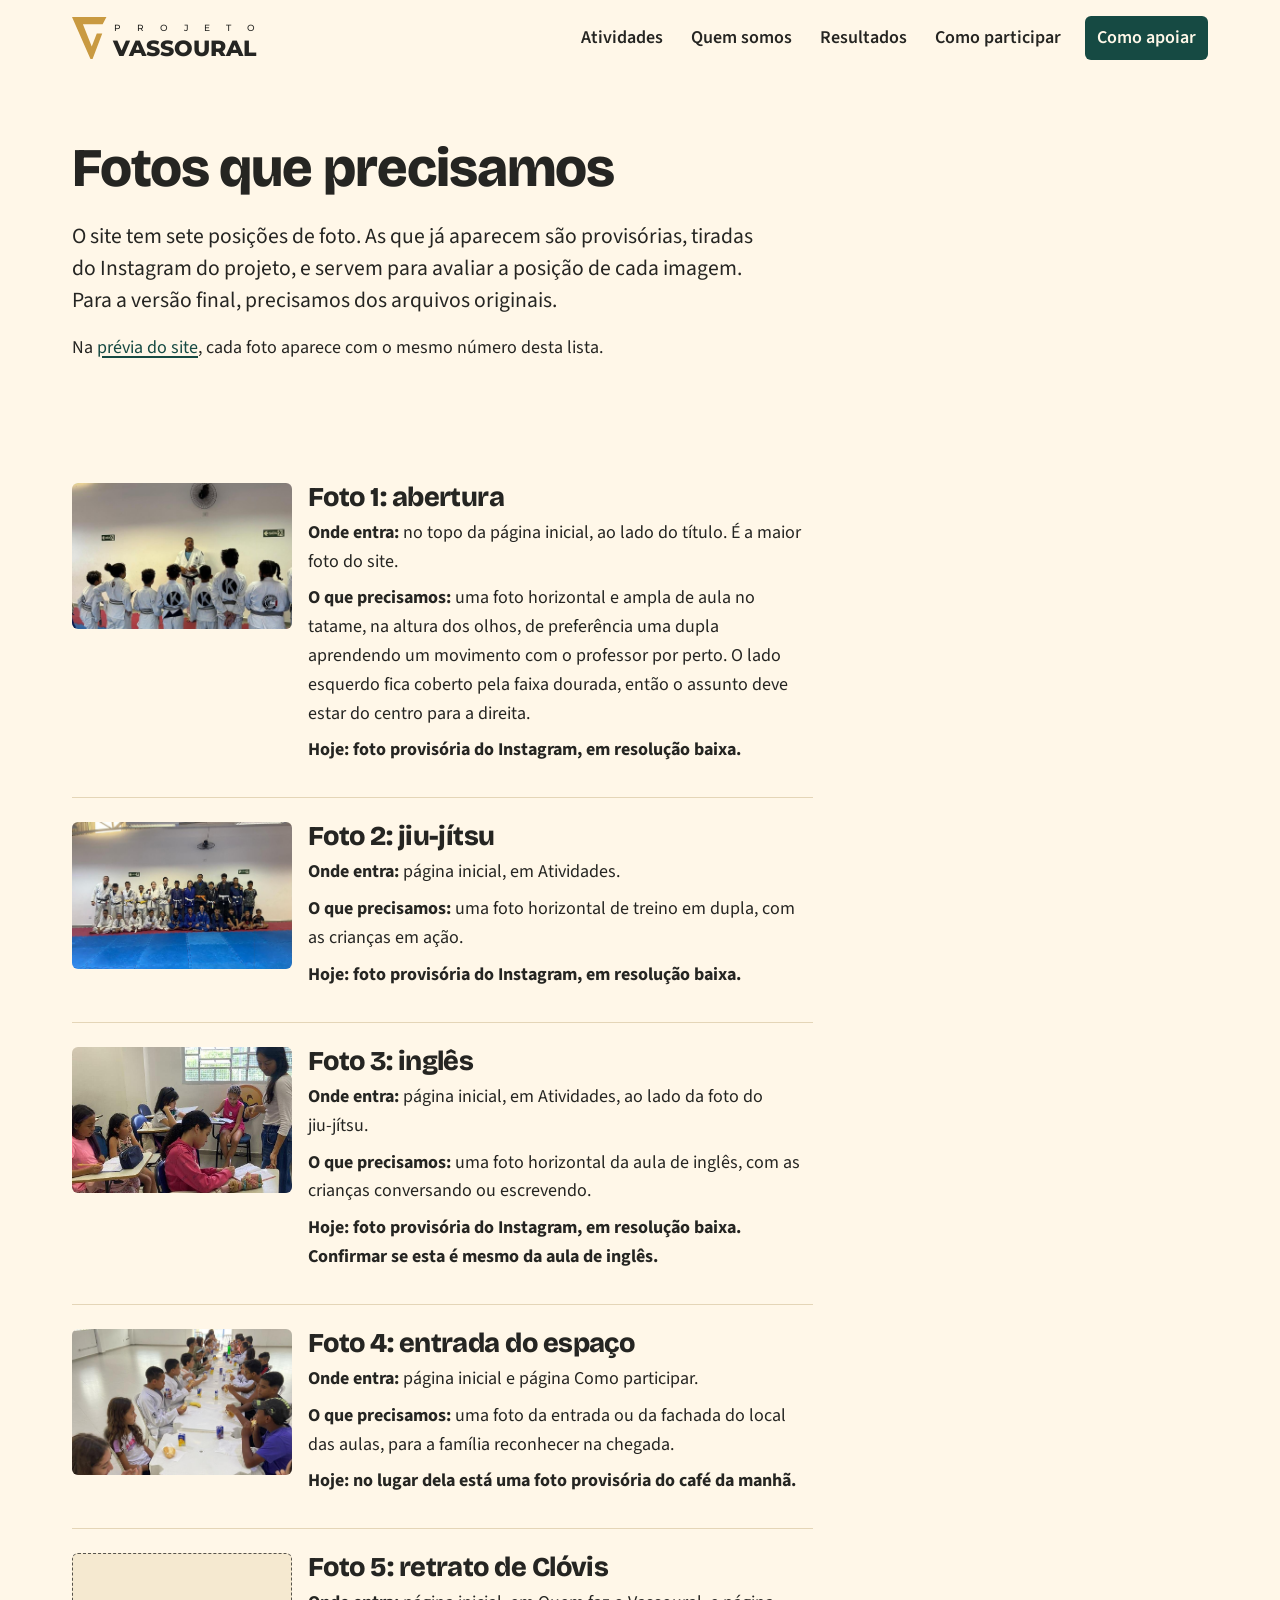
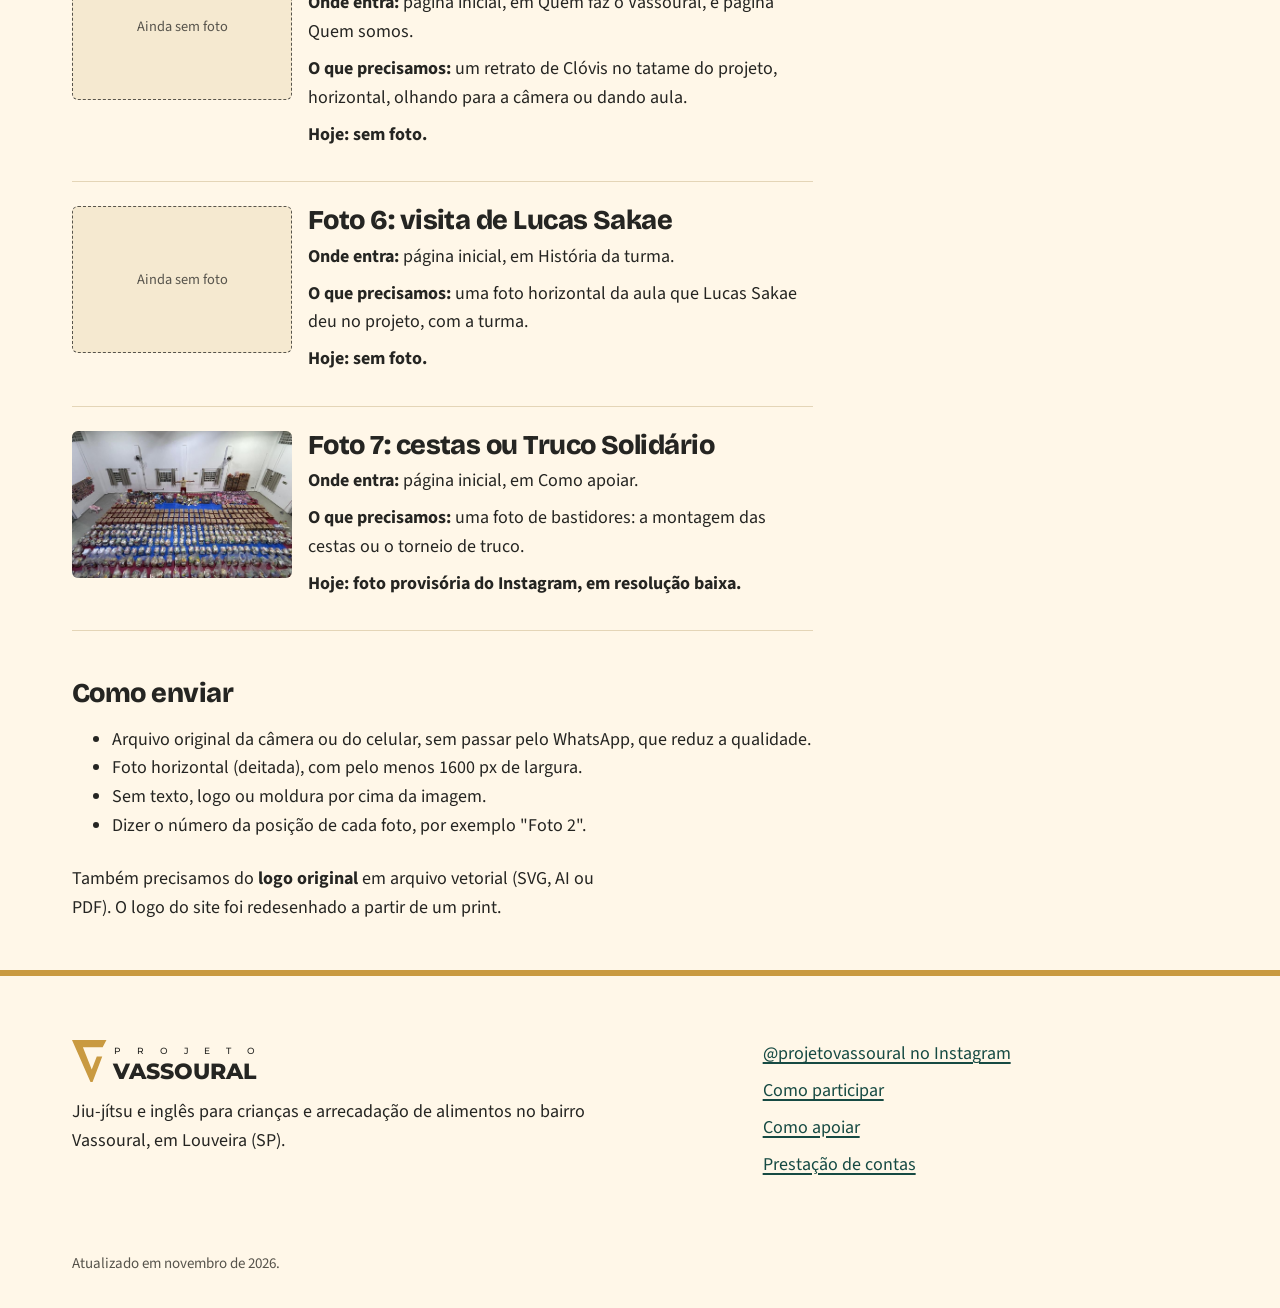
==== fotos.html @ d330cbbe "Fotos provisórias do Instagram, lista de fotos e links das fontes" ====
<!doctype html>
<html lang="pt-BR">
<head>
<meta charset="utf-8">
<meta name="viewport" content="width=device-width, initial-scale=1">
<title>Fotos que precisamos · Projeto Vassoural</title>
<meta name="robots" content="noindex">
<meta name="description" content="Lista das fotos que o site do Projeto Vassoural precisa, com a posição de cada uma.">
<script>(function(){var m=/[?&]previa=(1|0)/.exec(location.search),v=m&&m[1];try{if(m)sessionStorage.setItem("previa",m[1]);v=sessionStorage.getItem("previa");}catch(e){}if(v==="1")document.documentElement.classList.add("previa");})();</script>
<link rel="preconnect" href="https://fonts.googleapis.com">
<link rel="preconnect" href="https://fonts.gstatic.com" crossorigin>
<link rel="stylesheet" href="https://fonts.googleapis.com/css2?family=Bricolage+Grotesque:opsz,wght@12..96,600..800&family=Source+Sans+3:ital,wght@0,400..700;1,400&family=Montserrat:wght@500;800&display=swap">
<link rel="stylesheet" href="css/site.css">
<script src="js/dados.js" defer></script>
<script src="js/site.js" defer></script>
</head>
<body>
<a class="pular" href="#conteudo">Pular para o conteúdo</a>
<header class="topo">
  <div class="envoltorio">
    <a class="marca" href="index.html" aria-label="Projeto Vassoural, página inicial">
      <svg viewBox="0 0 440 100" aria-hidden="true"><path fill="#c99a41" d="M0 0H82L73 17H26L47 70L59 39H72L49 100H44Z"/><text x="100" y="33" font-family="Montserrat, sans-serif" font-weight="500" font-size="21" textLength="336" lengthAdjust="spacing" fill="currentColor">PROJETO</text><text x="98" y="94" font-family="Montserrat, sans-serif" font-weight="800" font-size="52" textLength="340" lengthAdjust="spacingAndGlyphs" fill="currentColor">VASSOURAL</text></svg>
    </a>
    <nav class="nav" aria-label="Principal">
      <button class="menu-botao" type="button" aria-expanded="false" aria-controls="nav-extra">Menu</button>
      <div class="nav-extra" id="nav-extra">
        <a href="index.html#atividades">Atividades</a>
        <a href="quem-somos.html">Quem somos</a>
        <a href="resultados.html">Resultados</a>
      </div>
      <a class="nav-participar" href="participar.html">Como participar</a>
      <a class="nav-apoiar" href="apoiar.html">Como apoiar</a>
    </nav>
  </div>
</header>

<main id="conteudo">

  <section class="secao--curta envoltorio" style="padding-top:64px">
    <h1 style="font-size:var(--t-3xl);max-width:18ch">Fotos que precisamos</h1>
    <p class="lead" style="margin-top:24px">O site tem sete posições de foto. As que já aparecem são provisórias, tiradas do Instagram do projeto, e servem para avaliar a posição de cada imagem. Para a versão final, precisamos dos arquivos originais.</p>
    <p style="margin-top:16px">Na <a href="index.html?previa=1">prévia do site</a>, cada foto aparece com o mesmo número desta lista.</p>
  </section>

  <section class="secao--curta envoltorio grade">
    <div class="c-8">
    <ul class="lista-fotos">
      <li>
        <img src="img/treino-roda.jpg" alt="Foto provisória da abertura" loading="lazy">
        <div>
          <h2>Foto 1: abertura</h2>
          <p><strong>Onde entra:</strong> no topo da página inicial, ao lado do título. É a maior foto do site.</p>
          <p><strong>O que precisamos:</strong> uma foto horizontal e ampla de aula no tatame, na altura dos olhos, de preferência uma dupla aprendendo um movimento com o professor por perto. O lado esquerdo fica coberto pela faixa dourada, então o assunto deve estar do centro para a direita.</p>
          <p class="situacao">Hoje: foto provisória do Instagram, em resolução baixa.</p>
        </div>
      </li>
      <li>
        <img src="img/turma-tatame.jpg" alt="Foto provisória do jiu-jítsu" loading="lazy">
        <div>
          <h2>Foto 2: jiu-jítsu</h2>
          <p><strong>Onde entra:</strong> página inicial, em Atividades.</p>
          <p><strong>O que precisamos:</strong> uma foto horizontal de treino em dupla, com as crianças em ação.</p>
          <p class="situacao">Hoje: foto provisória do Instagram, em resolução baixa.</p>
        </div>
      </li>
      <li>
        <img src="img/aula-ingles.jpg" alt="Foto provisória da aula de inglês" loading="lazy">
        <div>
          <h2>Foto 3: inglês</h2>
          <p><strong>Onde entra:</strong> página inicial, em Atividades, ao lado da foto do jiu-jítsu.</p>
          <p><strong>O que precisamos:</strong> uma foto horizontal da aula de inglês, com as crianças conversando ou escrevendo.</p>
          <p class="situacao">Hoje: foto provisória do Instagram, em resolução baixa. Confirmar se esta é mesmo da aula de inglês.</p>
        </div>
      </li>
      <li>
        <img src="img/cafe-da-manha.jpg" alt="Foto provisória do café da manhã" loading="lazy">
        <div>
          <h2>Foto 4: entrada do espaço</h2>
          <p><strong>Onde entra:</strong> página inicial e página Como participar.</p>
          <p><strong>O que precisamos:</strong> uma foto da entrada ou da fachada do local das aulas, para a família reconhecer na chegada.</p>
          <p class="situacao">Hoje: no lugar dela está uma foto provisória do café da manhã.</p>
        </div>
      </li>
      <li>
        <div class="sem-foto">Ainda sem foto</div>
        <div>
          <h2>Foto 5: retrato de Clóvis</h2>
          <p><strong>Onde entra:</strong> página inicial, em Quem faz o Vassoural, e página Quem somos.</p>
          <p><strong>O que precisamos:</strong> um retrato de Clóvis no tatame do projeto, horizontal, olhando para a câmera ou dando aula.</p>
          <p class="situacao">Hoje: sem foto.</p>
        </div>
      </li>
      <li>
        <div class="sem-foto">Ainda sem foto</div>
        <div>
          <h2>Foto 6: visita de Lucas Sakae</h2>
          <p><strong>Onde entra:</strong> página inicial, em História da turma.</p>
          <p><strong>O que precisamos:</strong> uma foto horizontal da aula que Lucas Sakae deu no projeto, com a turma.</p>
          <p class="situacao">Hoje: sem foto.</p>
        </div>
      </li>
      <li>
        <img src="img/cestas-natal.jpg" alt="Foto provisória das cestas" loading="lazy">
        <div>
          <h2>Foto 7: cestas ou Truco Solidário</h2>
          <p><strong>Onde entra:</strong> página inicial, em Como apoiar.</p>
          <p><strong>O que precisamos:</strong> uma foto de bastidores: a montagem das cestas ou o torneio de truco.</p>
          <p class="situacao">Hoje: foto provisória do Instagram, em resolução baixa.</p>
        </div>
      </li>
    </ul>
    <h2 style="font-size:var(--t-xl);margin-top:48px">Como enviar</h2>
    <ul>
      <li>Arquivo original da câmera ou do celular, sem passar pelo WhatsApp, que reduz a qualidade.</li>
      <li>Foto horizontal (deitada), com pelo menos 1600 px de largura.</li>
      <li>Sem texto, logo ou moldura por cima da imagem.</li>
      <li>Dizer o número da posição de cada foto, por exemplo "Foto 2".</li>
    </ul>
    <p style="margin-top:24px">Também precisamos do <strong>logo original</strong> em arquivo vetorial (SVG, AI ou PDF). O logo do site foi redesenhado a partir de um print.</p>
    </div>
  </section>

</main>

<footer class="rodape">
  <div class="envoltorio grade">
    <div class="c-7">
      <a class="marca" href="index.html" aria-label="Projeto Vassoural, página inicial">
        <svg viewBox="0 0 440 100" aria-hidden="true"><path fill="#c99a41" d="M0 0H82L73 17H26L47 70L59 39H72L49 100H44Z"/><text x="100" y="33" font-family="Montserrat, sans-serif" font-weight="500" font-size="21" textLength="336" lengthAdjust="spacing" fill="currentColor">PROJETO</text><text x="98" y="94" font-family="Montserrat, sans-serif" font-weight="800" font-size="52" textLength="340" lengthAdjust="spacingAndGlyphs" fill="currentColor">VASSOURAL</text></svg>
      </a>
      <p>Jiu-jítsu e inglês para crianças e arrecadação de alimentos no bairro Vassoural, em Louveira (SP).</p>
    </div>
    <div class="c-5">
      <ul>
        <li><a data-contato="instagram" href="https://www.instagram.com/projetovassoural/" rel="noopener">@projetovassoural no Instagram</a></li>
        <li><a href="participar.html">Como participar</a></li>
        <li><a href="apoiar.html">Como apoiar</a></li>
        <li><a href="resultados.html#contas">Prestação de contas</a></li>
        <li class="so-previa"><a href="pendencias.html">Pendências da prévia</a></li>
      </ul>
    </div>
    <small class="c-12">Atualizado em novembro de 2026.</small>
  </div>
</footer>
</body>
</html>
---- css/site.css ----
/* Projeto Vassoural — folha de estilo única.
   Tokens e o porquê de cada um em DESIGN.md. */

:root {
  color-scheme: light;

  --papel: #fff7e8;        /* fundo: calor e espaço para as fotos */
  --papel-2: #f5e9d0;      /* superfície das histórias */
  --carvao: #252522;       /* texto e o nome no logo */
  --carvao-suave: #57544c; /* texto de apoio (6,9:1 sobre papel) */
  --petroleo: #164a43;     /* botões principais e a seção Como apoiar (papel sobre petróleo 9,4:1) */
  --petroleo-escuro: #0e352f;
  --nevoa: #dce7df;        /* separa a seção Como participar */
  --dourado: #c99a41;      /* o símbolo do logo: fitas, traços, o recorte da abertura. Texto sobre ele só em carvão */
  --linha: #e4d5b7;
  --pendente: #7a5200;
  --pendente-fundo: #fff0c2;

  --f-titulo: "Bricolage Grotesque", "Source Sans 3", system-ui, sans-serif;
  --f-texto: "Source Sans 3", system-ui, sans-serif;

  /* escala 1.25 sobre 18px */
  --t-s: 0.9rem;
  --t-m: 1.125rem;
  --t-l: 1.35rem;
  --t-xl: 1.7rem;
  --t-2xl: clamp(1.9rem, 1.5rem + 1.6vw, 2.6rem);
  --t-3xl: clamp(2.3rem, 1.7rem + 2.6vw, 3.4rem);
  --t-hero: clamp(2.9rem, 1.8rem + 5vw, 5.6rem);

  --e-1: 4px; --e-2: 8px; --e-3: 12px; --e-4: 16px; --e-5: 24px;
  --e-6: 32px; --e-7: 48px; --e-8: 64px; --e-9: 96px; --e-10: 128px;

  --largura: 1200px;
  --calha: 16px;
  --raio: 6px;
}
@media (min-width: 768px) { :root { --calha: 32px; } }

*, *::before, *::after { box-sizing: border-box; }
html, body { overflow-x: clip; }
body {
  margin: 0;
  background: var(--papel);
  color: var(--carvao);
  font-family: var(--f-texto);
  font-size: var(--t-m);
  line-height: 1.6;
}
img { max-width: 100%; height: auto; display: block; }

h1, h2, h3 {
  font-family: var(--f-titulo);
  font-weight: 800;
  line-height: 1.04;
  letter-spacing: -0.02em;
  margin: 0;
  text-wrap: balance;
}
h1 { font-size: var(--t-hero); }
h2 { font-size: var(--t-3xl); }
h3 { font-size: var(--t-xl); font-weight: 700; line-height: 1.12; letter-spacing: -0.01em; }

p { margin: 0 0 var(--e-4); max-width: 62ch; text-wrap: pretty; }
p:last-child { margin-bottom: 0; }
a { color: var(--petroleo); text-decoration-thickness: 1.5px; text-underline-offset: 0.16em; }
a:hover { text-decoration-thickness: 3px; }
strong { font-weight: 700; }
:focus-visible { outline: 3px solid var(--carvao); outline-offset: 3px; border-radius: 2px; }

.apoio { color: var(--carvao-suave); }
.lead { font-size: var(--t-l); line-height: 1.5; }

.pular { position: absolute; left: var(--calha); top: -100px; background: var(--carvao); color: var(--papel); padding: var(--e-2) var(--e-4); z-index: 100; }
.pular:focus { top: var(--e-2); }

.envoltorio { max-width: var(--largura); margin-inline: auto; padding-inline: var(--calha); }

/* ---------- Topo ---------- */

.topo .envoltorio { display: flex; align-items: center; gap: var(--e-4); min-height: 76px; }
.marca { display: inline-flex; margin-right: auto; color: var(--carvao); line-height: 0; }
.marca svg { height: 42px; width: auto; }
.nav { display: flex; align-items: center; gap: var(--e-1); }
.nav a { color: var(--carvao); text-decoration: none; font-weight: 600; padding: var(--e-2) var(--e-3); border-radius: var(--raio); }
.nav a:hover { text-decoration: underline; }
.nav a[aria-current="page"] { text-decoration: underline; text-decoration-color: var(--dourado); text-decoration-thickness: 3px; }
.nav .nav-apoiar { background: var(--petroleo); color: var(--papel); margin-left: var(--e-2); }
.nav .nav-apoiar:hover { background: var(--petroleo-escuro); text-decoration: none; }
.nav-extra { display: flex; gap: var(--e-1); }
.menu-botao { display: none; }

@media (max-width: 899px) {
  .topo .envoltorio { flex-wrap: wrap; padding-block: var(--e-3) var(--e-2); row-gap: var(--e-2); }
  .marca svg { height: 36px; }
  .nav { flex-basis: 100%; flex-wrap: wrap; gap: var(--e-2); }
  .nav .nav-participar { order: 1; padding-left: 0; }
  .nav .nav-apoiar { order: 2; margin-left: 0; }
  .menu-botao {
    order: 3; margin-left: auto;
    display: inline-flex; align-items: center;
    font: inherit; font-weight: 600;
    background: none; border: 1.5px solid var(--carvao); color: var(--carvao);
    padding: 6px var(--e-3); border-radius: var(--raio); cursor: pointer;
  }
  .nav-extra { order: 4; display: none; flex-basis: 100%; flex-direction: column; border-top: 1px solid var(--linha); padding-block: var(--e-2); }
  .nav-extra.aberto { display: flex; }
  .nav-extra a { padding: var(--e-3) 0; }
}

/* ---------- Botões ---------- */

.botoes { display: flex; flex-wrap: wrap; align-items: center; gap: var(--e-3) var(--e-5); margin-top: var(--e-6); }
.botao {
  display: inline-flex; align-items: center; justify-content: center;
  min-height: 52px; padding: var(--e-3) var(--e-5);
  font: inherit; font-weight: 700; font-size: var(--t-m);
  text-decoration: none; border-radius: var(--raio);
  border: 2px solid var(--petroleo); background: var(--petroleo); color: var(--papel);
  cursor: pointer;
  transition: background-color 150ms ease-out, color 150ms ease-out, border-color 150ms ease-out;
}
.botao:hover { background: var(--petroleo-escuro); border-color: var(--petroleo-escuro); }
.botao--linha { background: transparent; color: var(--carvao); border-color: var(--carvao); }
.botao--linha:hover { background: var(--carvao); color: var(--papel); border-color: var(--carvao); }
.link-seta { font-weight: 700; text-decoration: none; color: var(--carvao); }
.link-seta::after { content: " →"; color: var(--dourado); }
.link-seta:hover { text-decoration: underline; }

/* ---------- Fita: o título colado como a fita de grau na faixa ---------- */

.fita {
  display: inline;
  background: var(--dourado);
  color: var(--carvao);
  padding: 0.04em 0.28em 0.08em;
  -webkit-box-decoration-break: clone;
  box-decoration-break: clone;
  font-size: var(--t-2xl);
  line-height: 1.35;
}
.titulo-fita { margin-bottom: var(--e-6); transform: rotate(var(--giro, -1.5deg)); transform-origin: left center; max-width: 18ch; }
.giro-direita { --giro: 1deg; }
.giro-leve { --giro: -0.6deg; }

/* ---------- Abertura (Skateistan: foto de ação grande; 826: a marca à mão) ---------- */

.abertura { padding-top: var(--e-6); }
.abertura .envoltorio { display: grid; gap: var(--e-6); }
.abertura h1 { max-width: 12ch; font-size: clamp(2.9rem, 1.8rem + 4.4vw, 5rem); }
.abertura .lead { margin-top: var(--e-5); max-width: 34ch; }
.marcado { position: relative; white-space: nowrap; }
.marcado svg { position: absolute; left: -2%; bottom: -0.16em; width: 104%; height: 0.32em; overflow: visible; }
.seta-mao { width: 74px; height: 54px; color: var(--carvao); flex: none; }
@media (max-width: 599px) { .seta-mao { display: none; } }

.abertura-foto {
  position: relative;
  margin: 0 calc(-1 * var(--calha));
  aspect-ratio: 4 / 3;
  background: var(--petroleo);
  overflow: hidden;
}
.abertura-foto img { width: 100%; height: 100%; object-fit: cover; }
.abertura-foto .foto-vaga { position: absolute; inset: 0; z-index: 3; padding-left: 22%; aspect-ratio: auto; background: transparent; color: var(--papel); border: 0; border-radius: 0; }
/* o recorte dourado da diagonal do símbolo: passa uma vez pela foto e assenta na borda */
.abertura-foto::after {
  content: "";
  position: absolute; z-index: 2;
  top: 0; bottom: 0; left: -2px;
  width: 20%;
  background: var(--dourado);
  clip-path: polygon(0 0, 100% 0, 38% 100%, 0 100%);
  animation: recorte 950ms cubic-bezier(0.2, 0.7, 0.2, 1) 150ms both;
}
@keyframes recorte {
  from { transform: translateX(320%); }
  to   { transform: translateX(0); }
}
@media (min-width: 900px) {
  .abertura { padding-top: var(--e-7); }
  .abertura .envoltorio { grid-template-columns: 6fr 6fr; align-items: center; gap: var(--e-7); }
  .abertura-foto {
    margin: 0 calc((min(100vw, var(--largura)) - 100vw) / 2 - var(--calha)) 0 0;
    aspect-ratio: auto; min-height: 600px; height: 100%;
  }
  .abertura-foto::after { width: 15%; }
}

/* ---------- Fotos e espaços reservados ---------- */

.foto { margin: 0; }
.foto img { width: 100%; aspect-ratio: 3 / 2; object-fit: cover; border-radius: var(--raio); }
.foto figcaption { font-size: var(--t-s); color: var(--carvao-suave); margin-top: var(--e-2); max-width: 56ch; }
.faixa-petroleo .foto figcaption { color: #cfe0da; }
/* Na prévia, cada foto mostra o número que ela tem na lista de fotos.html */
[data-foto-nota] { position: relative; }
html.previa [data-foto-nota]::before {
  content: attr(data-foto-nota);
  position: absolute; z-index: 4; top: 8px; left: 8px; max-width: calc(100% - 16px);
  font: 600 0.75rem/1.3 ui-monospace, monospace;
  color: var(--pendente); background: var(--pendente-fundo);
  padding: 2px 6px; border-radius: 3px;
}
html.previa .abertura-foto[data-foto-nota]::before { left: 24%; max-width: 72%; }
.lista-fotos { list-style: none; padding: 0; margin: 0; counter-reset: none; }
.lista-fotos li { display: grid; gap: var(--e-4); padding: var(--e-5) 0; border-bottom: 1px solid var(--linha); }
.lista-fotos h2 { font-size: var(--t-xl); margin-bottom: var(--e-2); }
.lista-fotos p { margin: 0 0 var(--e-2); }
.lista-fotos .situacao { font-weight: 700; }
.lista-fotos img, .lista-fotos .sem-foto { width: 100%; aspect-ratio: 3 / 2; object-fit: cover; border-radius: var(--raio); }
.lista-fotos .sem-foto { display: grid; place-items: center; text-align: center; padding: var(--e-3); background: var(--papel-2); border: 1px dashed var(--carvao-suave); color: var(--carvao-suave); font-size: var(--t-s); }
@media (min-width: 700px) { .lista-fotos li { grid-template-columns: 220px 1fr; align-items: start; } }
.abertura-foto img { display: block; }
.foto-vaga {
  position: relative;
  aspect-ratio: 3 / 2;
  display: grid; place-items: center; text-align: center;
  padding: var(--e-5);
  background: var(--papel-2);
  border: 1px dashed var(--carvao-suave);
  border-radius: var(--raio);
  color: var(--carvao-suave);
  font-size: var(--t-s);
}

/* ---------- Seções ---------- */

.secao { padding-block: var(--e-9); }
.secao--curta { padding-block: var(--e-7); }
@media (max-width: 767px) { .secao { padding-block: var(--e-8); } }

.grade { display: grid; gap: var(--e-6); }
@media (min-width: 900px) {
  .grade { grid-template-columns: repeat(12, 1fr); gap: var(--e-6) var(--e-7); }
  .c-4 { grid-column: span 4; } .c-5 { grid-column: span 5; } .c-6 { grid-column: span 6; }
  .c-7 { grid-column: span 7; } .c-8 { grid-column: span 8; } .c-12 { grid-column: 1 / -1; }
  .c-desloca { grid-column: 5 / span 8; }
}

/* ---------- Atividades ---------- */

.atividades { display: grid; gap: var(--e-8); }
@media (min-width: 900px) {
  .atividades { grid-template-columns: 1fr 1fr; gap: var(--e-7); }
  .atividade:nth-child(2) { margin-top: var(--e-9); }
}
.atividade h3 { font-size: var(--t-3xl); font-weight: 800; margin: var(--e-5) 0 var(--e-3); }
.atividade .pratico { margin-top: var(--e-4); padding-top: var(--e-4); border-top: 2px solid var(--carvao); }

/* ---------- Como participar ---------- */

.faixa-nevoa { background: var(--nevoa); }
.turmas { list-style: none; padding: 0; margin: 0 0 var(--e-6); }
.turmas li { padding: var(--e-4) 0; border-bottom: 1px solid rgba(37,37,34,0.18); font-size: var(--t-l); line-height: 1.4; }
.turmas strong { font-family: var(--f-titulo); }
.contato-grande { font-family: var(--f-titulo); font-weight: 800; font-size: var(--t-2xl); line-height: 1.1; letter-spacing: -0.02em; margin: var(--e-2) 0 var(--e-5); }
.contato-grande a { color: var(--carvao); text-decoration-color: var(--dourado); text-decoration-thickness: 4px; }

/* ---------- Histórias (Skateistan: foto + corpo colorido; 826: a voz da turma) ---------- */

.historias { display: grid; gap: var(--e-6); }
@media (min-width: 900px) {
  .historias { grid-template-columns: 7fr 5fr; align-items: start; }
  .historia--grande { grid-row: span 2; }
}
.historia { border-radius: var(--raio); overflow: hidden; background: var(--papel-2); }
.historia .foto-vaga { border-radius: 0; border: 0; border-bottom: 1px dashed var(--carvao-suave); }
.historia img { border-radius: 0; }
.historia-corpo { padding: var(--e-5); }
.historia--nevoa { background: var(--nevoa); }
.historia--carvao { background: var(--carvao); color: var(--papel); }
.historia--carvao a { color: var(--papel); }
.historia-data { font-weight: 700; font-size: var(--t-s); margin-bottom: var(--e-2); }
.historia h3 { margin-bottom: var(--e-3); }
.historia--grande h3 { font-size: var(--t-2xl); }

.pessoa { display: grid; gap: var(--e-5); align-items: start; }
@media (min-width: 900px) { .pessoa { grid-template-columns: 5fr 7fr; gap: var(--e-7); } }
.pessoa h3 { font-size: var(--t-2xl); margin-bottom: var(--e-3); }

/* ---------- Como apoiar (a única virada de cor da página) ---------- */

.faixa-petroleo { background: var(--petroleo); color: var(--papel); }
.faixa-petroleo a { color: var(--papel); }
.faixa-petroleo .apoio { color: #cfe0da; }
.faixa-petroleo .botao { background: var(--dourado); border-color: var(--dourado); color: var(--carvao); }
.faixa-petroleo .botao:hover { background: #b78a35; border-color: #b78a35; }
.faixa-petroleo .botao--linha { background: transparent; color: var(--papel); border-color: var(--papel); }
.faixa-petroleo .botao--linha:hover { background: var(--papel); color: var(--petroleo); }
.faixa-petroleo .link-seta { color: var(--papel); }
.faixa-petroleo :focus-visible { outline-color: var(--dourado); }
.faixa-petroleo .foto-vaga { background: rgba(255,247,232,0.08); color: #cfe0da; border-color: #cfe0da; }

.formas { list-style: none; padding: 0; margin: 0; }
.formas li { padding: var(--e-5) 0; border-top: 1px solid rgba(255,247,232,0.25); }
.formas li:last-child { border-bottom: 1px solid rgba(255,247,232,0.25); }
.formas h3 { margin-bottom: var(--e-2); }
.numero-grande {
  font-family: var(--f-titulo); font-weight: 800;
  font-size: clamp(3rem, 2rem + 5vw, 5.5rem);
  line-height: 0.95; letter-spacing: -0.03em;
  margin-bottom: var(--e-3);
}

/* ---------- Campanhas ---------- */

.campanha { padding: var(--e-6) 0; border-top: 2px solid currentColor; }
.campanha-data { font-weight: 700; margin-bottom: var(--e-2); }
.em-andamento { background: var(--dourado); color: var(--carvao); padding: 1px 8px; border-radius: 3px; margin-left: var(--e-2); }
.campanha h3 { font-size: var(--t-2xl); margin-bottom: var(--e-3); }
.campanha .botoes { margin-top: var(--e-5); }
.feedback { font-size: var(--t-s); }

/* ---------- Linha do tempo: a faixa com os graus ---------- */

.faixa-tempo { list-style: none; margin: 0; padding: 0; position: relative; }
.faixa-tempo::before {
  content: ""; position: absolute; left: 0; top: 0; bottom: 0; width: 16px;
  background: var(--carvao); border-radius: 2px;
}
.faixa-tempo li { position: relative; padding: var(--e-5) 0 var(--e-5) 48px; }
.faixa-tempo li::before {
  content: ""; position: absolute; left: 0; top: calc(var(--e-5) + 0.6em); width: 16px; height: 6px; background: var(--dourado);
}
.faixa-tempo .ano { font-family: var(--f-titulo); font-weight: 800; font-size: var(--t-xl); display: block; margin-bottom: var(--e-1); }
@media (min-width: 900px) {
  .faixa-tempo li { display: grid; grid-template-columns: 8.5rem 1fr; gap: var(--e-5); padding-left: 56px; }
}

/* ---------- Prestação de contas ---------- */

.tabela-envoltorio { overflow-x: auto; }
.contas { width: 100%; border-collapse: collapse; min-width: 600px; }
.contas caption { text-align: left; padding-bottom: var(--e-3); color: var(--carvao-suave); }
.contas th, .contas td { text-align: left; vertical-align: top; padding: var(--e-3) var(--e-4) var(--e-3) 0; border-bottom: 1px solid var(--linha); }
.contas thead th { font-size: var(--t-s); border-bottom: 2px solid var(--carvao); }
.contas td:first-child { font-weight: 700; white-space: nowrap; font-variant-numeric: tabular-nums; }
.contas .sem-registro { color: var(--carvao-suave); }
@media (max-width: 639px) {
  .contas { min-width: 0; }
  .contas thead { position: absolute; width: 1px; height: 1px; overflow: hidden; clip: rect(0 0 0 0); }
  .contas tr { display: block; padding: var(--e-4) 0; border-bottom: 1px solid var(--linha); }
  .contas td { display: block; border: 0; padding: 2px 0; }
  .contas td[data-rotulo]::before { content: attr(data-rotulo) ": "; font-weight: 700; }
}

/* ---------- Apoiar ---------- */

.passos { padding-left: 1.3em; margin: 0 0 var(--e-5); max-width: 62ch; }
.passos li { margin-bottom: var(--e-3); }
.itens { columns: 2 11rem; padding-left: 1.1em; margin: 0 0 var(--e-5); }
.itens li { margin-bottom: var(--e-1); }
.pontos { list-style: none; padding: 0; margin: 0 0 var(--e-5); }
.pontos li { padding: var(--e-3) 0; border-bottom: 1px solid var(--linha); }
.pix { display: grid; gap: var(--e-5); padding: var(--e-5); background: #fff; border-radius: var(--raio); border: 2px solid var(--carvao); }
@media (min-width: 700px) { .pix { grid-template-columns: 200px 1fr; } }
.pix img { width: 200px; height: 200px; }
.pix-codigo { font-family: ui-monospace, monospace; font-size: 0.8rem; word-break: break-all; background: var(--papel); padding: var(--e-3); margin: var(--e-3) 0; }

/* ---------- Novidades ---------- */

.novidades { list-style: none; padding: 0; margin: 0; }
.novidades li { padding: var(--e-4) 0; border-top: 1px solid var(--linha); display: grid; gap: var(--e-1); }
@media (min-width: 768px) { .novidades li { grid-template-columns: 10rem 1fr auto; gap: var(--e-5); align-items: baseline; } }

/* ---------- Rodapé ---------- */

.rodape { padding-block: var(--e-8) var(--e-6); border-top: 6px solid var(--dourado); }
.rodape .marca { margin-bottom: var(--e-4); }
.rodape ul { list-style: none; padding: 0; margin: 0; }
.rodape li { margin-bottom: var(--e-2); }
.rodape small { display: block; margin-top: var(--e-6); color: var(--carvao-suave); }

/* ---------- Prévia × versão pública ---------- */

html:not(.previa) [data-pendente] { display: none !important; }
html:not(.previa) .so-previa { display: none !important; }
html.previa [data-pendente] { outline: 2px dashed var(--pendente); outline-offset: 4px; }
html.previa [data-pendente]::before {
  content: "Pendente: " attr(data-pendente);
  display: block; grid-column: 1 / -1;
  font: 500 0.75rem/1.4 ui-monospace, monospace;
  letter-spacing: 0; text-align: left;
  color: var(--pendente); background: var(--pendente-fundo);
  padding: 4px 8px; margin-bottom: var(--e-3);
}
html.previa .foto-vaga[data-pendente]::before { position: absolute; top: 8px; left: 8px; right: 8px; }
.barra-previa { background: var(--pendente-fundo); color: #4a3200; font-size: var(--t-s); border-bottom: 1px solid var(--pendente); }
.barra-previa .envoltorio { display: flex; flex-wrap: wrap; gap: var(--e-2) var(--e-5); padding-block: var(--e-2); }
.barra-previa a { color: #4a3200; font-weight: 700; }
.fonte-pendente { font: 500 0.7rem ui-monospace, monospace; color: var(--pendente); background: var(--pendente-fundo); padding: 0 4px; margin-left: 4px; }
html:not(.previa) .fonte-pendente { display: none; }
.checklist { list-style: none; padding: 0; margin: 0; }
.checklist li { padding: var(--e-4) 0; border-bottom: 1px solid var(--linha); }
.checklist strong { display: block; }

[hidden] { display: none !important; }

@media (prefers-reduced-motion: reduce) {
  *, *::before, *::after { animation: none !important; transition: none !important; }
}
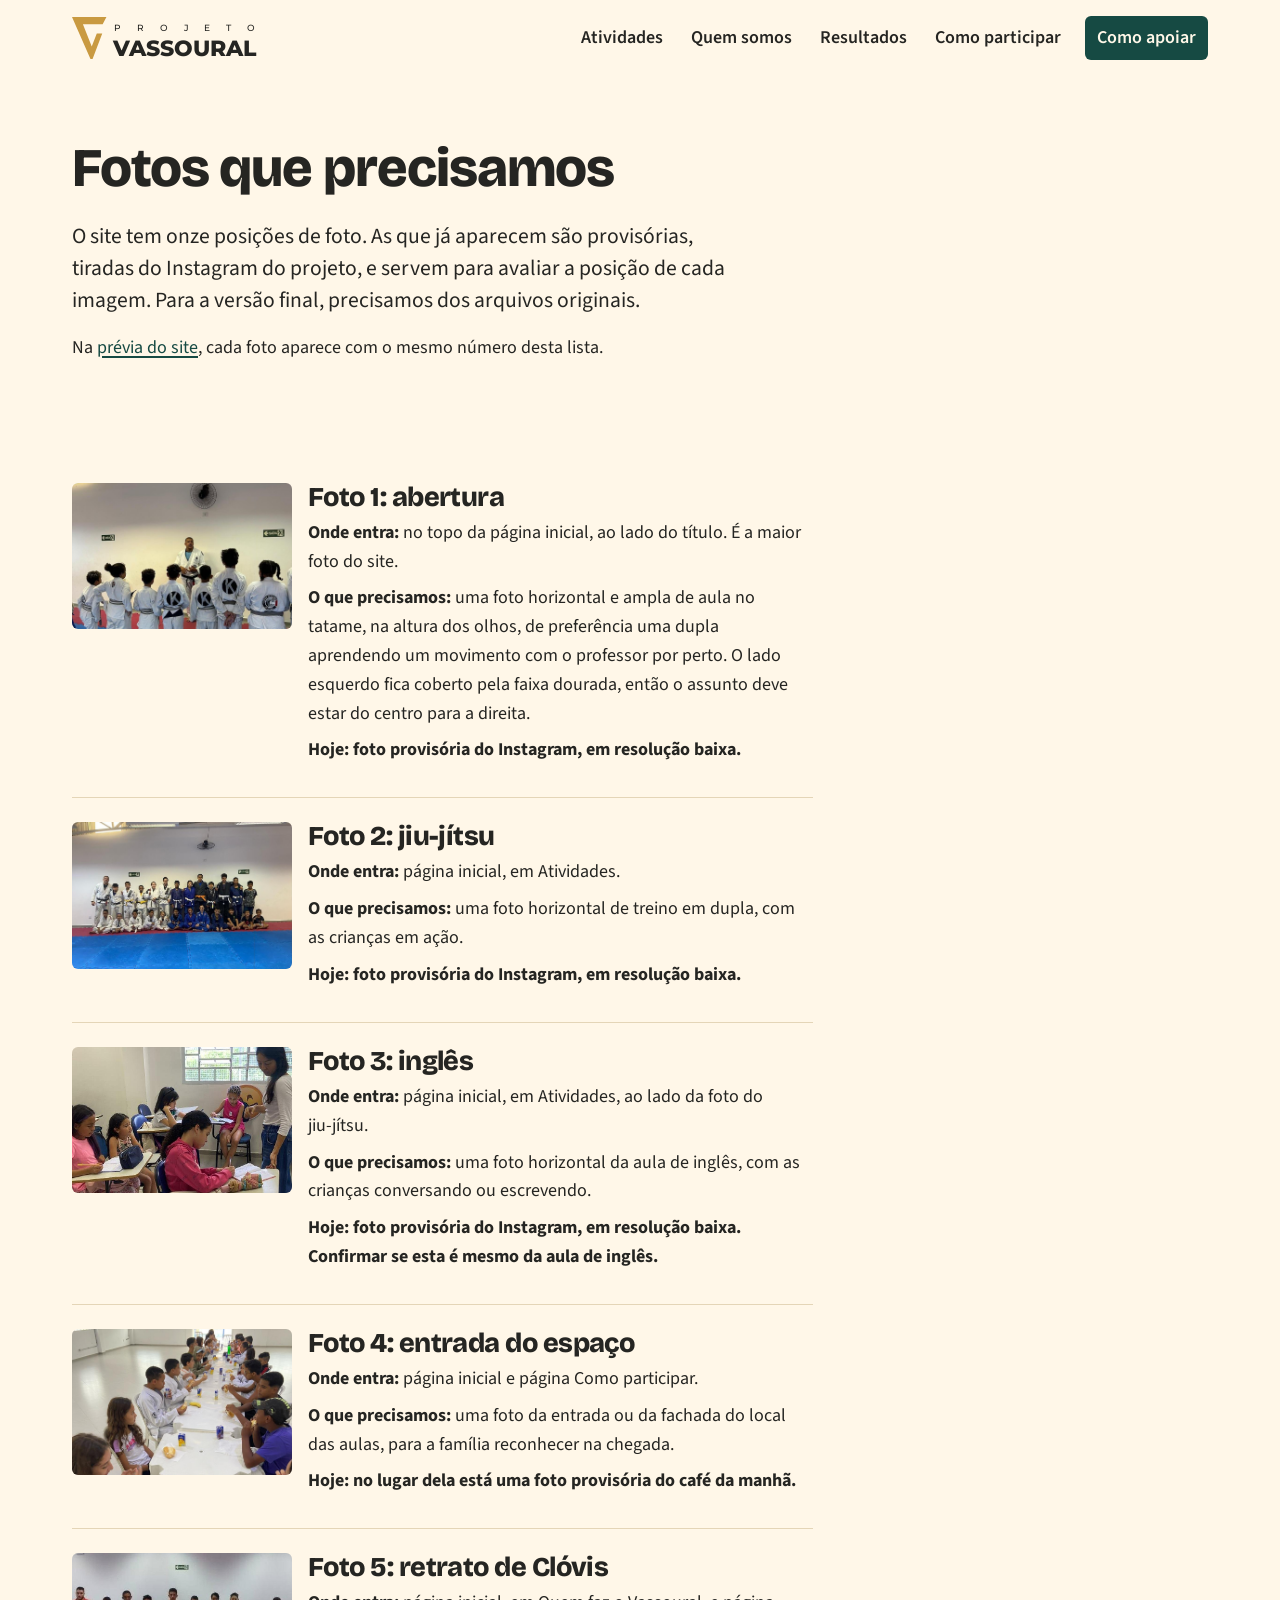
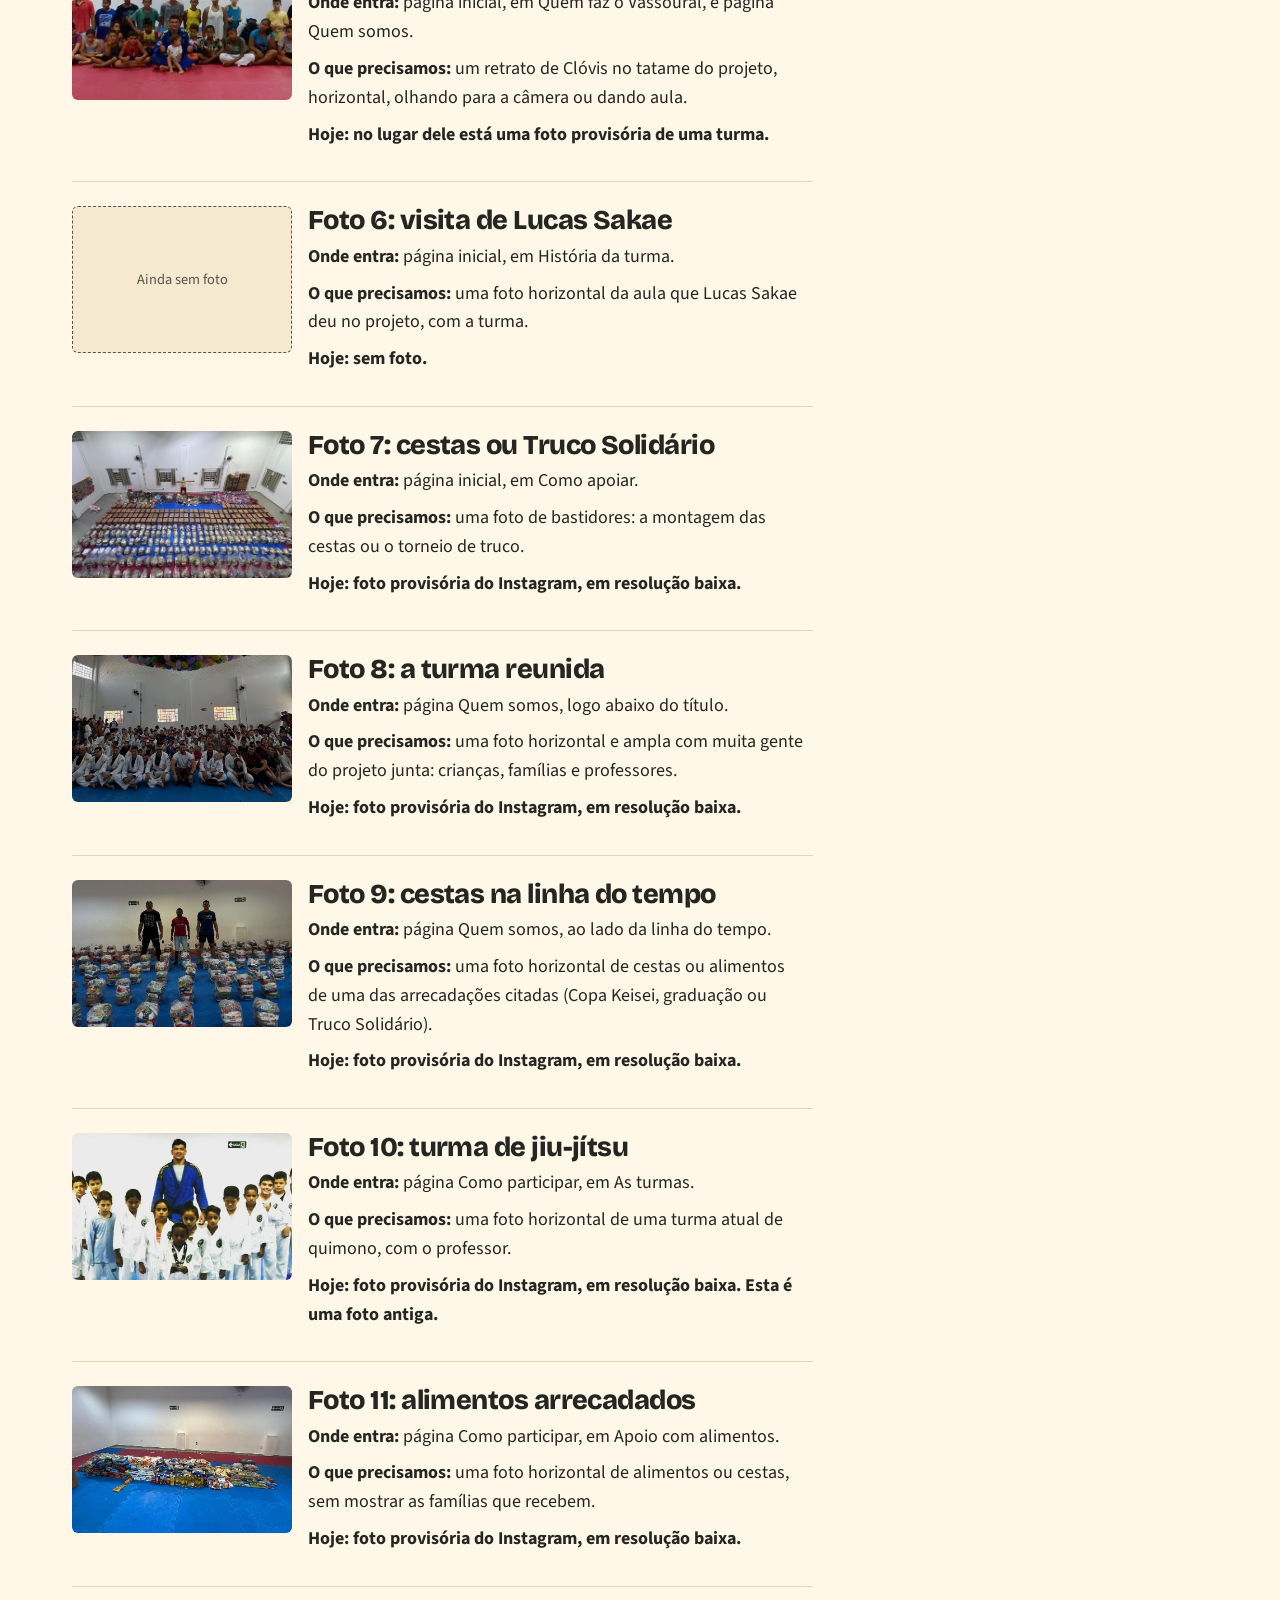
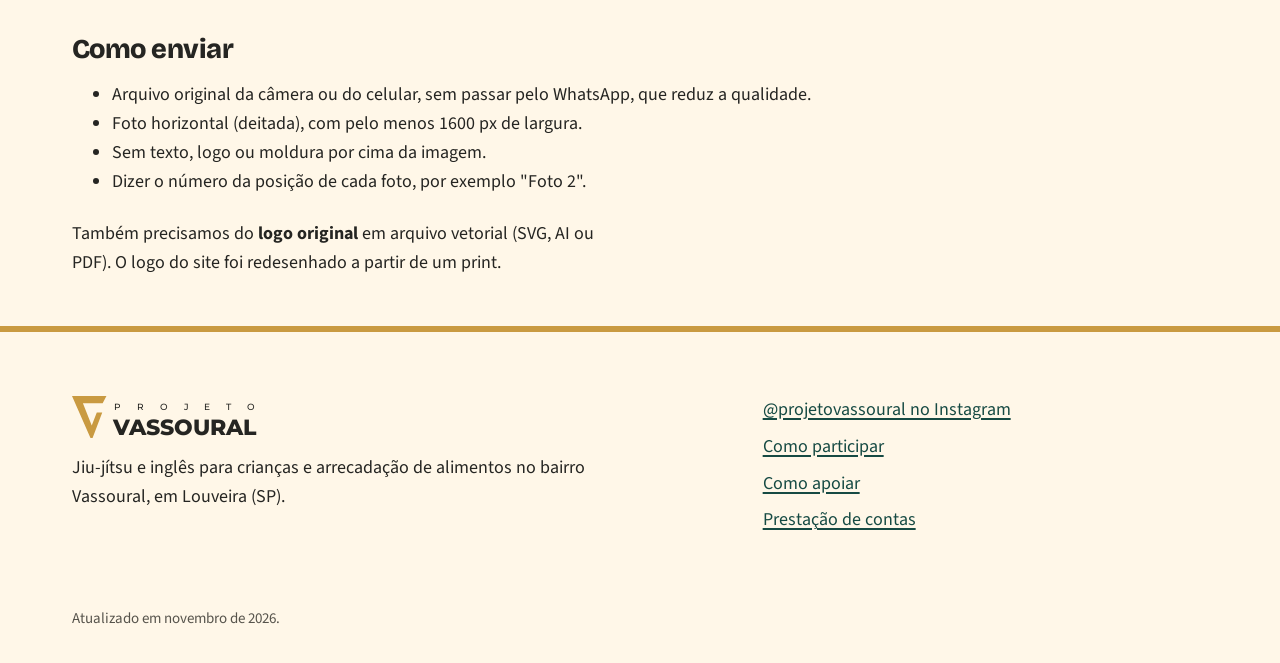
==== commit 9b32e8a9: "Fotos provisórias em Quem somos e Como participar" ====
--- a/fotos.html
+++ b/fotos.html
@@ -38,7 +38,7 @@
 
   <section class="secao--curta envoltorio" style="padding-top:64px">
     <h1 style="font-size:var(--t-3xl);max-width:18ch">Fotos que precisamos</h1>
-    <p class="lead" style="margin-top:24px">O site tem sete posições de foto. As que já aparecem são provisórias, tiradas do Instagram do projeto, e servem para avaliar a posição de cada imagem. Para a versão final, precisamos dos arquivos originais.</p>
+    <p class="lead" style="margin-top:24px">O site tem onze posições de foto. As que já aparecem são provisórias, tiradas do Instagram do projeto, e servem para avaliar a posição de cada imagem. Para a versão final, precisamos dos arquivos originais.</p>
     <p style="margin-top:16px">Na <a href="index.html?previa=1">prévia do site</a>, cada foto aparece com o mesmo número desta lista.</p>
   </section>
 
@@ -82,12 +82,12 @@
         </div>
       </li>
       <li>
-        <div class="sem-foto">Ainda sem foto</div>
+        <img src="img/turma-inicio.jpg" alt="Foto provisória no lugar do retrato" loading="lazy">
         <div>
           <h2>Foto 5: retrato de Clóvis</h2>
           <p><strong>Onde entra:</strong> página inicial, em Quem faz o Vassoural, e página Quem somos.</p>
           <p><strong>O que precisamos:</strong> um retrato de Clóvis no tatame do projeto, horizontal, olhando para a câmera ou dando aula.</p>
-          <p class="situacao">Hoje: sem foto.</p>
+          <p class="situacao">Hoje: no lugar dele está uma foto provisória de uma turma.</p>
         </div>
       </li>
       <li>
@@ -105,6 +105,42 @@
           <h2>Foto 7: cestas ou Truco Solidário</h2>
           <p><strong>Onde entra:</strong> página inicial, em Como apoiar.</p>
           <p><strong>O que precisamos:</strong> uma foto de bastidores: a montagem das cestas ou o torneio de truco.</p>
+          <p class="situacao">Hoje: foto provisória do Instagram, em resolução baixa.</p>
+        </div>
+      </li>
+      <li>
+        <img src="img/turma-10-anos.jpg" alt="Foto provisória da turma reunida" loading="lazy">
+        <div>
+          <h2>Foto 8: a turma reunida</h2>
+          <p><strong>Onde entra:</strong> página Quem somos, logo abaixo do título.</p>
+          <p><strong>O que precisamos:</strong> uma foto horizontal e ampla com muita gente do projeto junta: crianças, famílias e professores.</p>
+          <p class="situacao">Hoje: foto provisória do Instagram, em resolução baixa.</p>
+        </div>
+      </li>
+      <li>
+        <img src="img/cestas-tatame.jpg" alt="Foto provisória das cestas no tatame" loading="lazy">
+        <div>
+          <h2>Foto 9: cestas na linha do tempo</h2>
+          <p><strong>Onde entra:</strong> página Quem somos, ao lado da linha do tempo.</p>
+          <p><strong>O que precisamos:</strong> uma foto horizontal de cestas ou alimentos de uma das arrecadações citadas (Copa Keisei, graduação ou Truco Solidário).</p>
+          <p class="situacao">Hoje: foto provisória do Instagram, em resolução baixa.</p>
+        </div>
+      </li>
+      <li>
+        <img src="img/turma-antiga.jpg" alt="Foto provisória de turma de quimono" loading="lazy">
+        <div>
+          <h2>Foto 10: turma de jiu-jítsu</h2>
+          <p><strong>Onde entra:</strong> página Como participar, em As turmas.</p>
+          <p><strong>O que precisamos:</strong> uma foto horizontal de uma turma atual de quimono, com o professor.</p>
+          <p class="situacao">Hoje: foto provisória do Instagram, em resolução baixa. Esta é uma foto antiga.</p>
+        </div>
+      </li>
+      <li>
+        <img src="img/alimentos-tatame.jpg" alt="Foto provisória dos alimentos" loading="lazy">
+        <div>
+          <h2>Foto 11: alimentos arrecadados</h2>
+          <p><strong>Onde entra:</strong> página Como participar, em Apoio com alimentos.</p>
+          <p><strong>O que precisamos:</strong> uma foto horizontal de alimentos ou cestas, sem mostrar as famílias que recebem.</p>
           <p class="situacao">Hoje: foto provisória do Instagram, em resolução baixa.</p>
         </div>
       </li>
